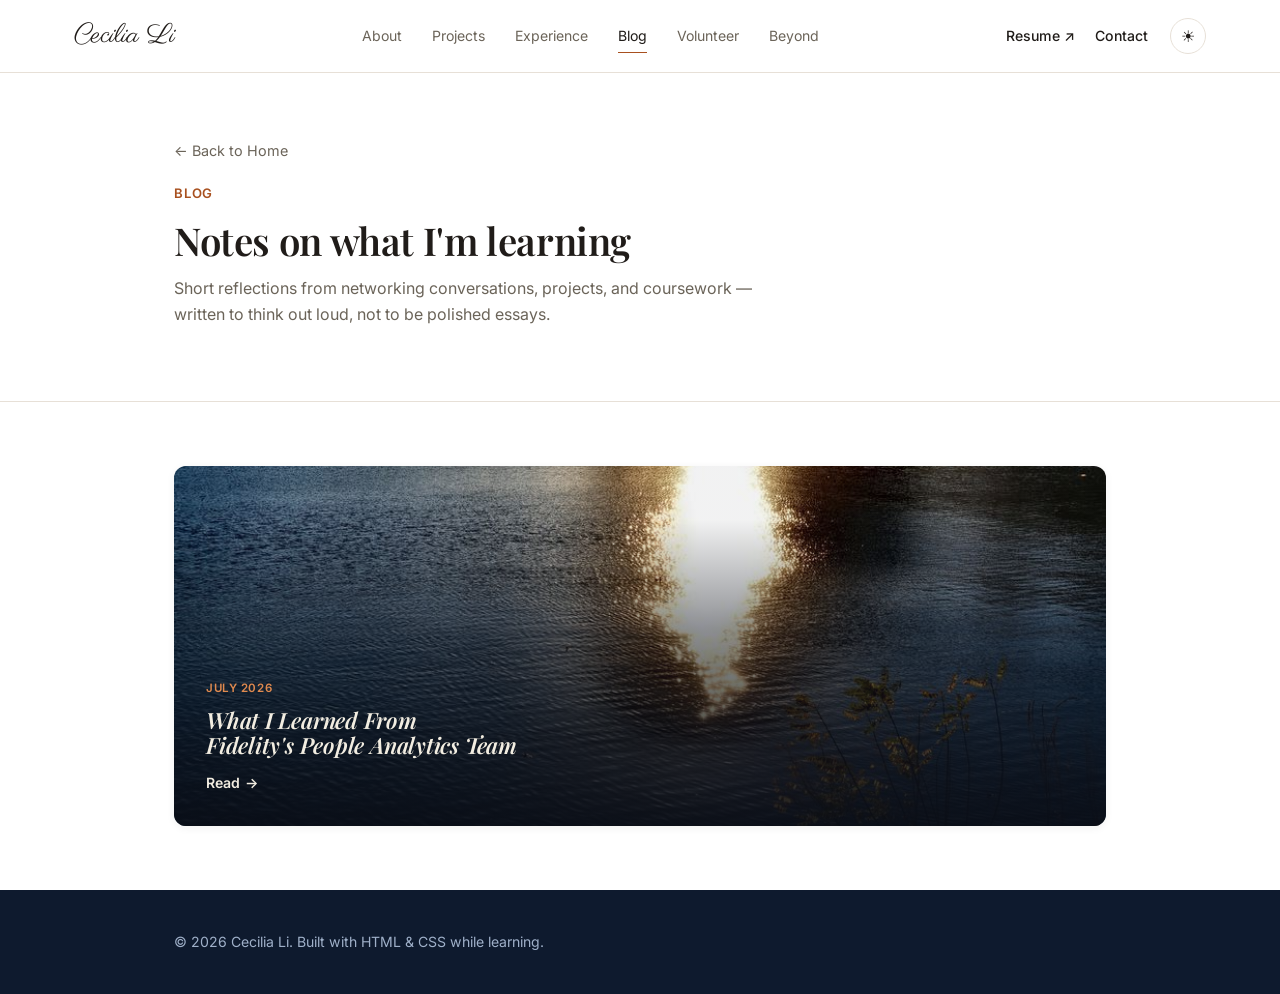
==== blog.html @ 4f4bef7c "first commit" ====
<!DOCTYPE html>
<html lang="en">
<head>
  <meta charset="UTF-8" />
  <meta name="viewport" content="width=device-width, initial-scale=1.0" />
  <title>Blog — Cecilia Li</title>
  <link rel="stylesheet" href="style.css" />
</head>
<body>

  <a class="skip-link" href="#main">Skip to content</a>

  <div class="loader" aria-hidden="true"><span class="loader-mark">CL</span></div>
  <div class="scroll-progress" aria-hidden="true"><div class="scroll-progress-bar"></div></div>

  <nav aria-label="Primary">
    <div class="nav-inner">
      <a href="index.html" class="nav-logo signature">Cecilia Li</a>
      <div class="nav-center">
        <ul class="nav-links" id="navLinks">
          <li><a href="index.html#about">About</a></li>
          <li><a href="index.html#projects">Projects</a></li>
          <li><a href="index.html#experience">Experience</a></li>
          <li><a href="blog.html" class="active">Blog</a></li>
          <li><a href="index.html#volunteer">Volunteer</a></li>
          <li><a href="index.html#beyond">Beyond</a></li>
          <li class="nav-links-mobile-only"><a href="index.html#resume">Resume ↗</a></li>
          <li class="nav-links-mobile-only"><a href="index.html#contact">Contact</a></li>
        </ul>
      </div>
      <div class="nav-right">
        <div class="nav-cta">
          <a href="index.html#resume">Resume ↗</a>
          <a href="index.html#contact">Contact</a>
        </div>
        <button class="theme-toggle" aria-pressed="false" aria-label="Toggle dark mode">
          <span class="icon-sun" aria-hidden="true">☀</span>
          <span class="icon-moon" aria-hidden="true">☾</span>
        </button>
        <button class="nav-toggle" aria-label="Toggle navigation menu" aria-expanded="false" aria-controls="navLinks">
          <span></span><span></span><span></span>
        </button>
      </div>
    </div>
  </nav>

  <header class="page-header">
    <div class="container">
      <a href="index.html#blog" class="back-link">← Back to Home</a>
      <p class="eyebrow">Blog</p>
      <h1>Notes on what I'm learning</h1>
      <p class="section-subtitle">
        Short reflections from networking conversations, projects, and
        coursework — written to think out loud, not to be polished essays.
      </p>
    </div>
  </header>

  <hr class="divider" />

  <main id="main">
  <section class="section">
    <div class="container">
      <!-- To add a new post: duplicate fidelity-hr-analytics.html, rename it, edit the
           content, then copy one of these <a class="card"> blocks below and
           point it at your new file. See GETTING-STARTED.md, Step 6. -->
      <div class="card-grid">
        <a href="fidelity-hr-analytics.html" class="blog-card reveal">
          <div class="blog-card-bg" style="background-image: url('assets/photo-5.jpg');" role="img" aria-label="Sunlight reflecting on open water"></div>
          <div class="blog-card-scrim"></div>
          <div class="blog-card-content">
            <p class="card-tag">July 2026</p>
            <h3>What I Learned From<br />Fidelity's People Analytics Team</h3>
            <span class="card-link">Read <span class="arrow">→</span></span>
          </div>
        </a>
      </div>
    </div>
  </section>
  </main>

  <footer>
    <div class="container">
      <p>&copy; 2026 Cecilia Li. Built with HTML &amp; CSS while learning.</p>
    </div>
  </footer>

  <script src="site.js"></script>
</body>
</html>
---- style.css ----
/* ============================================================
   Cecilia Li — Personal Site Stylesheet
   ------------------------------------------------------------
   Light/dark themeable, clean, professional. Organized in numbered
   sections — search for "===== N." headers to jump around. Comments
   explain the CSS concept each section demonstrates, since this is
   also meant to be readable while you're learning.
   ============================================================ */

/* ===== 1. Fonts =====
   Editorial pairing: Playfair Display for every heading (elegant,
   magazine-style serif with real personality), Inter for body copy
   (clean, easy to read at length), and Parisienne reserved only for
   the "Cecilia Li" signature mark — never used for anything else, so
   it stays special. */
@import url('https://fonts.googleapis.com/css2?family=Playfair+Display:ital,wght@0,500;0,600;0,700;0,800;0,900;1,500;1,600&family=Parisienne&family=Inter:wght@400;500;600&display=swap');

/* ===== 2. CSS Variables =====
   Light theme is the default (:root). [data-theme="dark"] on <html>
   (toggled by site.js) overrides the same variable names, which is
   why nothing else in this file needs an "if dark mode" branch —
   every rule below just reads var(--bg), var(--text-primary), etc.,
   and gets whichever theme is active automatically. */
:root {
  --bg: #ffffff;
  --bg-alt: #f7f4f0;
  --text-primary: #201c19;
  --text-muted: #6b6459;
  --accent: #a8501f;         /* darkened from the original terracotta to clear 4.5:1 contrast on white (AA for body text) */
  --accent-soft: #fbede1;
  --accent-2: #8a5a2b;
  --border: #e7e0d7;
  --max-width: 980px;
  --radius: 12px;
  --radius-sm: 8px;

  /* spacing scale — used by the newer sections below so spacing stays
     consistent instead of every component inventing its own numbers */
  --space-1: 4px;
  --space-2: 8px;
  --space-3: 16px;
  --space-4: 24px;
  --space-5: 32px;
  --space-6: 48px;
  --space-7: 64px;
  --space-8: 96px;

  --shadow-sm: 0 2px 8px rgba(32, 28, 25, 0.06);
  --shadow-md: 0 14px 32px rgba(32, 28, 25, 0.12);
  --shadow-lg: 0 24px 48px rgba(32, 28, 25, 0.16);

  --ease: cubic-bezier(0.4, 0, 0.2, 1);

  /* dark "masthead" palette — the hero uses this regardless of the
     site-wide light/dark toggle, since it's a photo backdrop rather
     than plain text-on-background */
  --hero-bg: #17130f;
  --hero-bg-2: #221c16;
  --hero-text: #f1e6d8;
  --hero-text-muted: #c9baa6;
  /* the hero's own accent, kept separate from --accent — --accent gets
     darkened for AA contrast on a *light* background, which would be too
     dim against the hero's dark photo backdrop, so the hero uses this
     brighter version instead (verified 6.9:1+ against --hero-bg) */
  --hero-accent: #e08a4f;

  /* editorial color rhythm — a few sections break from the plain
     light/dark theme entirely to create depth as you scroll, per the
     "white / light gray / deep navy / white / warm beige / dark
     footer" sequence. These are fixed values (not theme-swapped)
     since they're meant to read as deliberate, cinematic beats
     regardless of the light/dark toggle. */
  --navy-bg: #0e1a2e;
  --navy-bg-2: #16263f;
  --navy-text: #f2ede1;
  --navy-text-muted: #9fb0c9;
  --beige-bg: #f4ead9;
  --beige-border: #e6d7bd;
  /* fixed dark text for the beige sections — --text-primary/--text-muted
     flip to light colors in dark mode, which would be unreadable on a
     background that (intentionally) never changes, so beige sections
     pin their direct text to these instead */
  --beige-text: #201c19;
  --beige-text-muted: #6b6459;
}

[data-theme="dark"] {
  --bg: #15120e;
  --bg-alt: #1d1812;
  --text-primary: #f2e9dd;
  --text-muted: #ab9d8c;
  --accent: #e08a4f;
  --accent-soft: rgba(224, 138, 79, 0.14);
  --accent-2: #d9a066;
  --border: #332a20;
  --shadow-sm: 0 2px 10px rgba(0, 0, 0, 0.3);
  --shadow-md: 0 14px 32px rgba(0, 0, 0, 0.4);
  --shadow-lg: 0 24px 56px rgba(0, 0, 0, 0.5);
}

/* ===== 3. Reset ===== */
* {
  margin: 0;
  padding: 0;
  box-sizing: border-box;
}

html {
  scroll-behavior: smooth;
  scroll-padding-top: 76px;
}

body {
  background: var(--bg);
  color: var(--text-primary);
  font-family: 'Inter', -apple-system, sans-serif;
  line-height: 1.65;
  transition: background-color 0.3s var(--ease), color 0.3s var(--ease);
}

h1, h2, h3 {
  font-family: 'Playfair Display', Georgia, serif;
  font-weight: 600;
  line-height: 1.15;
  color: var(--text-primary);
  letter-spacing: -0.01em;
}

/* The signature mark — reserved exclusively for "Cecilia Li" as a
   personal brand element (nav logo, hero name, footer). Never used
   for body headings, so it stays a distinct, recognizable mark
   rather than just another font choice. */
.signature {
  font-family: 'Parisienne', cursive;
  font-weight: 400;
  line-height: 1;
}

a {
  color: inherit;
  text-decoration: none;
}

img {
  max-width: 100%;
  display: block;
}

ul {
  list-style: none;
}

/* Respect users who've asked their OS to minimize motion — this
   overrides every transition/animation on the site down to
   near-instant, which matters more than any visual flourish. */
@media (prefers-reduced-motion: reduce) {
  *, *::before, *::after {
    animation-duration: 0.001ms !important;
    animation-iteration-count: 1 !important;
    transition-duration: 0.001ms !important;
    scroll-behavior: auto !important;
  }
}

/* ===== 4. Accessibility: focus states =====
   Browsers only show :focus-visible (not :focus) when the user is
   actually navigating by keyboard, so mouse clicks don't get a ring
   but Tab-ing through the page does. */
:focus-visible {
  outline: 2px solid var(--accent);
  outline-offset: 3px;
  border-radius: 4px;
}

a.skip-link {
  position: absolute;
  left: -9999px;
  top: 0;
  background: var(--accent);
  color: #fff;
  padding: 10px 18px;
  border-radius: 0 0 8px 0;
  z-index: 200;
  font-size: 0.9rem;
  font-weight: 600;
}

a.skip-link:focus {
  left: 0;
}

/* ===== 5. Layout container ===== */
.container {
  max-width: var(--max-width);
  margin: 0 auto;
  padding: 0 24px;
}

/* ===== 6. Loading screen =====
   Real HTML present on page load (not JS-injected), so it shows
   instantly with no flash of unstyled content. site.js adds
   .loader-hidden once the page is ready. */
.loader {
  position: fixed;
  inset: 0;
  z-index: 500;
  background: var(--hero-bg);
  display: flex;
  align-items: center;
  justify-content: center;
  transition: opacity 0.45s var(--ease), visibility 0.45s var(--ease);
}

.loader-mark {
  font-family: 'Parisienne', cursive;
  font-weight: 400;
  font-size: 2.6rem;
  color: var(--hero-text);
  animation: loaderPulse 0.6s var(--ease) forwards;
}

.loader-hidden {
  opacity: 0;
  visibility: hidden;
  pointer-events: none;
}

@keyframes loaderPulse {
  from { opacity: 0; transform: scale(0.88); }
  to { opacity: 1; transform: scale(1); }
}

/* ===== 7. Scroll progress bar ===== */
.scroll-progress {
  position: fixed;
  top: 0;
  left: 0;
  width: 100%;
  height: 3px;
  z-index: 60;
  background: transparent;
  pointer-events: none;
}

.scroll-progress-bar {
  height: 100%;
  width: 0%;
  background: linear-gradient(90deg, var(--accent), var(--accent-2));
}

/* ===== 8. Nav bar ===== */
nav {
  position: sticky;
  top: 0;
  z-index: 40;
  background: var(--bg); /* fallback for browsers without color-mix() */
  background: color-mix(in srgb, var(--bg) 88%, transparent);
  backdrop-filter: blur(8px);
  border-bottom: 1px solid var(--border);
  transition: background-color 0.3s var(--ease), border-color 0.3s var(--ease);
}

.nav-inner {
  max-width: 1180px;
  margin: 0 auto;
  padding: 18px 24px;
  display: flex;
  align-items: center;
  justify-content: space-between;
  gap: 24px;
}

.nav-logo {
  font-family: 'Parisienne', cursive;
  font-weight: 400;
  font-size: 1.7rem;
  color: var(--text-primary);
  flex-shrink: 0;
  transition: color 0.2s var(--ease);
}

.nav-logo:hover {
  color: var(--accent);
}

.nav-center {
  display: flex;
  flex: 1;
  justify-content: center;
}

.nav-right {
  display: flex;
  align-items: center;
  gap: 22px;
}

/* Plain text nav — no pills, no borders. A thin underline grows in
   from the left on hover/active via a ::after pseudo-element instead
   of background-color, which reads as far more editorial. */
.nav-links {
  display: flex;
  flex-wrap: wrap;
  justify-content: center;
  gap: 30px;
  font-size: 0.88rem;
  color: var(--text-muted);
}

.nav-links a {
  position: relative;
  display: inline-block;
  padding: 4px 0;
  color: var(--text-muted);
  transition: color 0.25s var(--ease);
}

.nav-links a::after {
  content: "";
  position: absolute;
  left: 0;
  bottom: -1px;
  width: 100%;
  height: 1px;
  background: var(--accent);
  transform: scaleX(0);
  transform-origin: right;
  transition: transform 0.35s var(--ease);
}

.nav-links a:hover,
.nav-links a.active {
  color: var(--text-primary);
}

.nav-links a:hover::after,
.nav-links a.active::after {
  transform: scaleX(1);
  transform-origin: left;
}

.nav-cta {
  display: flex;
  align-items: center;
  gap: 20px;
  font-size: 0.88rem;
}

.nav-cta a {
  position: relative;
  color: var(--text-primary);
  font-weight: 500;
  padding: 4px 0;
}

.nav-cta a::after {
  content: "";
  position: absolute;
  left: 0;
  bottom: -1px;
  width: 100%;
  height: 1px;
  background: var(--accent);
  transform: scaleX(0);
  transform-origin: right;
  transition: transform 0.35s var(--ease);
}

.nav-cta a:hover::after {
  transform: scaleX(1);
  transform-origin: left;
}

/* theme toggle button — a simple circular icon button */
.theme-toggle {
  width: 36px;
  height: 36px;
  border-radius: 50%;
  border: 1px solid var(--border);
  background: var(--bg);
  color: var(--text-primary);
  display: flex;
  align-items: center;
  justify-content: center;
  font-size: 1rem;
  cursor: pointer;
  transition: transform 0.18s var(--ease), border-color 0.18s var(--ease), background 0.18s var(--ease);
  flex-shrink: 0;
}

.theme-toggle:hover {
  border-color: var(--accent);
  transform: scale(1.08) rotate(-8deg);
}

.theme-toggle:active {
  transform: scale(0.94);
}

.theme-toggle .icon-moon { display: none; }
[data-theme="dark"] .theme-toggle .icon-sun { display: none; }
[data-theme="dark"] .theme-toggle .icon-moon { display: inline; }

/* mobile hamburger — hidden on desktop, shown under the breakpoint below */
.nav-toggle {
  display: none;
  width: 36px;
  height: 36px;
  border-radius: 50%;
  border: 1px solid var(--border);
  background: var(--bg);
  align-items: center;
  justify-content: center;
  flex-direction: column;
  gap: 4px;
  cursor: pointer;
  flex-shrink: 0;
}

.nav-toggle span {
  display: block;
  width: 16px;
  height: 2px;
  background: var(--text-primary);
  border-radius: 2px;
  transition: transform 0.2s var(--ease), opacity 0.2s var(--ease);
}

/* ===== 9. Hero section =====
   Full-screen (100vh) cinematic opener — a real photo, not a resume
   header. The background photo is oversized (120% height, offset up)
   so site.js can translate it a few percent on scroll for a subtle
   parallax effect without ever exposing an edge. The scrim is two
   overlapping gradients: one that darkens toward the bottom edge (so
   it settles into --hero-bg instead of ending on a hard photo edge),
   and one that darkens toward the left (where the text sits) while
   staying lighter on the right so the photo itself still reads. */
.hero {
  position: relative;
  overflow: hidden;
  color: var(--hero-text);
  isolation: isolate;
  min-height: 100vh;
  min-height: 100svh;
  display: flex;
  align-items: center;
}

.hero-bg-photo {
  position: absolute;
  top: -15%;
  left: 0;
  right: 0;
  height: 130%;
  background-image: url('assets/photo-8.jpg');
  background-size: cover;
  background-position: center 60%;
  z-index: 0;
  will-change: transform;
}

.hero-scrim {
  position: absolute;
  inset: 0;
  z-index: 1;
  background:
    linear-gradient(180deg, rgba(14, 20, 30, 0.35) 0%, rgba(10, 15, 24, 0.55) 62%, rgba(8, 12, 20, 0.92) 100%),
    linear-gradient(100deg, rgba(9, 13, 22, 0.82) 0%, rgba(9, 13, 22, 0.42) 42%, rgba(9, 13, 22, 0.1) 72%);
}

.hero .eyebrow {
  color: var(--hero-accent);
}

.hero-content {
  position: relative;
  z-index: 2;
  padding: 140px 0 100px;
}

.eyebrow {
  font-size: 0.82rem;
  letter-spacing: 0.06em;
  text-transform: uppercase;
  color: var(--accent);
  margin-bottom: 14px;
  font-weight: 600;
}

/* The big editorial headline — "Psychology. / Economics. / Analytics."
   stacked, each line its own reveal so they cascade in with a small
   stagger (see .reveal-d1/d2/d3 in the hero markup). */
.hero-headline {
  font-family: 'Playfair Display', Georgia, serif;
  font-weight: 600;
  font-style: italic;
  font-size: clamp(2.6rem, 7.5vw, 5.6rem);
  line-height: 1.04;
  letter-spacing: -0.01em;
  color: var(--hero-text);
  margin-bottom: 8px;
}

.hero-headline-word {
  display: block;
}

/* The signature mark — "Cecilia Li" in script, revealed with a
   left-to-right clip-path wipe (site.js adds .signature-write once
   the loader hides) so it reads like it's being written by hand. */
.hero-signature-name {
  font-size: clamp(2.8rem, 8vw, 5.2rem);
  color: var(--hero-accent);
  margin: 6px 0 28px;
  clip-path: inset(0 100% 0 0);
  transition: clip-path 1.5s cubic-bezier(0.65, 0, 0.35, 1) 0.3s;
}

.hero-signature-name.signature-write {
  clip-path: inset(0 0 0 0);
}

.hero-content .intro {
  color: var(--hero-text-muted);
  max-width: 54ch;
  font-size: 1.08rem;
  margin-bottom: 12px;
}

.meta-line {
  color: var(--hero-text-muted);
  font-size: 0.9rem;
  margin-bottom: 26px;
}

.hero .btn {
  color: var(--hero-text);
  border-color: rgba(241, 230, 216, 0.3);
}

.hero .btn:hover {
  background: rgba(241, 230, 216, 0.1);
  border-color: var(--accent);
}

.hero .btn-primary {
  background: var(--accent);
  border-color: var(--accent);
  color: #ffffff;
}

.hero .btn-primary:hover {
  background: #a14f24;
  border-color: #a14f24;
}

/* A small breathing scroll cue at the bottom center — a thin line
   that gently pulses downward, inviting the first scroll. */
.hero-scroll-cue {
  position: absolute;
  bottom: 32px;
  left: 50%;
  transform: translateX(-50%);
  z-index: 2;
  width: 1px;
  height: 46px;
  overflow: hidden;
}

.hero-scroll-cue span {
  display: block;
  width: 1px;
  height: 100%;
  background: var(--hero-text-muted);
  animation: scrollCue 2.2s var(--ease) infinite;
}

@keyframes scrollCue {
  0% { transform: translateY(-100%); }
  60%, 100% { transform: translateY(100%); }
}

/* ===== 10. Buttons ===== */
.link-row {
  display: flex;
  flex-wrap: wrap;
  gap: 12px;
}

.btn {
  display: inline-flex;
  align-items: center;
  gap: 8px;
  padding: 10px 20px;
  border-radius: var(--radius-sm);
  font-size: 0.92rem;
  font-weight: 500;
  border: 1px solid var(--border);
  color: var(--text-primary);
  cursor: pointer;
  transition: transform 0.18s var(--ease), border-color 0.18s var(--ease),
    background 0.18s var(--ease), box-shadow 0.18s var(--ease);
}

.btn:hover {
  border-color: var(--accent);
  background: var(--accent-soft);
  transform: translateY(-2px) scale(1.03);
  box-shadow: var(--shadow-sm);
}

.btn:active {
  transform: translateY(0) scale(0.97);
}

.btn-primary {
  background: var(--accent);
  color: #ffffff;
  border: 1px solid var(--accent);
  font-weight: 600;
}

.btn-primary:hover {
  filter: brightness(0.92);
}

/* ===== 11. Section headings ===== */
.section {
  padding: var(--space-7) 0;
  position: relative;
}

.section-title {
  font-size: clamp(1.5rem, 3vw, 1.9rem);
  margin-bottom: 10px;
}

.section-subtitle {
  color: var(--text-muted);
  margin-bottom: var(--space-6);
  max-width: 62ch;
}

.section-alt {
  background: var(--bg-alt);
}

/* ===== 11b. Color rhythm =====
   Two extra beats layered into the white/light-gray alternation
   (.section-alt) so the page has real depth while scrolling instead
   of feeling flat: a deep navy break (used for Projects and Blog, to
   make cards and cover images pop) and a warm beige break (used for
   Volunteer and Resume, for a softer, more human feel). Fixed colors,
   not theme-swapped — these are meant to read the same regardless of
   the light/dark toggle. */
.section-navy {
  background: var(--navy-bg);
}

.section-navy .section-title {
  color: var(--navy-text);
}

.section-navy .section-subtitle,
.section-navy .muted-note {
  color: var(--navy-text-muted);
}

.section-beige {
  background: var(--beige-bg);
}

.section-beige .section-title {
  color: var(--beige-text);
}

.section-beige .section-subtitle,
.section-beige .muted-note,
.section-beige .resume-fallback {
  color: var(--beige-text-muted);
}

.muted-note {
  color: var(--text-muted);
  font-size: 0.9rem;
  margin-top: 24px;
}

/* ===== 12. Decorative background shapes =====
   Soft, blurred, low-opacity circles used behind a couple of
   sections for texture. They're pure CSS (no images), sit at
   z-index -1 or 0 with pointer-events: none, and every section that
   uses one needs position: relative + its content wrapped so the
   content's own z-index sits above it. */
.bg-decor {
  position: absolute;
  border-radius: 50%;
  filter: blur(70px);
  pointer-events: none;
  z-index: 0;
  opacity: 0.5;
}

[data-theme="dark"] .bg-decor {
  opacity: 0.25;
}

.section > .container {
  position: relative;
  z-index: 1;
}

/* ===== 13. Reveal-on-scroll =====
   Starts hidden + shifted down; site.js adds .in-view via
   IntersectionObserver the first time each element scrolls into
   view, which triggers this transition. */
.reveal {
  opacity: 0;
  transform: translateY(34px);
  transition: opacity 0.8s var(--ease), transform 0.8s var(--ease);
}

.reveal.in-view {
  opacity: 1;
  transform: none;
}

.reveal-d1 { transition-delay: 0.08s; }
.reveal-d2 { transition-delay: 0.16s; }
.reveal-d3 { transition-delay: 0.24s; }
.reveal-d4 { transition-delay: 0.32s; }

/* ===== 14. Stats section ===== */
.stats-grid {
  display: grid;
  grid-template-columns: repeat(auto-fit, minmax(160px, 1fr));
  gap: var(--space-5);
}

.stat-block {
  text-align: center;
  padding: var(--space-4) var(--space-2);
  border-radius: var(--radius);
  border: 1px solid var(--border);
  background: var(--bg);
  transition: transform 0.22s var(--ease), box-shadow 0.22s var(--ease), border-color 0.22s var(--ease);
}

.stat-block:hover {
  transform: translateY(-3px);
  box-shadow: var(--shadow-sm);
  border-color: var(--accent);
}

.stat-number {
  display: block;
  font-family: 'Playfair Display', Georgia, serif;
  font-weight: 700;
  font-size: clamp(1.9rem, 4.5vw, 2.6rem);
  color: var(--accent);
}

.stat-label {
  display: block;
  color: var(--text-muted);
  font-size: 0.85rem;
  margin-top: 6px;
}

/* ===== 15. About section (two-column) ===== */
.about-grid {
  display: grid;
  grid-template-columns: 0.85fr 1.15fr;
  gap: var(--space-6);
  align-items: center;
}

.about-photo-frame {
  border-radius: var(--radius);
  overflow: hidden;
  aspect-ratio: 4 / 5;
  background: var(--bg-alt);
  border: 1px solid var(--border);
  box-shadow: var(--shadow-sm);
}

.about-photo-frame img {
  width: 100%;
  height: 100%;
  object-fit: cover;
  transition: transform 0.5s var(--ease);
}

.about-photo-frame:hover img {
  transform: scale(1.04);
}

.about-copy p {
  color: var(--text-muted);
  max-width: 62ch;
  margin-bottom: 14px;
}

.about-meta-line {
  color: var(--text-muted);
  font-size: 0.9rem;
  margin-top: 18px;
}

/* ===== 16. Card grid (projects / blog) ===== */
.card-grid {
  display: grid;
  grid-template-columns: repeat(auto-fit, minmax(260px, 1fr));
  gap: var(--space-4);
}

.card {
  background: var(--bg);
  border: 1px solid var(--border);
  border-radius: var(--radius);
  padding: var(--space-5);
  transition: box-shadow 0.22s var(--ease), transform 0.22s var(--ease), border-color 0.22s var(--ease);
  display: flex;
  flex-direction: column;
}

.card:hover {
  box-shadow: var(--shadow-md);
  transform: translateY(-4px) scale(1.015);
  border-color: var(--accent);
}

.card:active {
  transform: translateY(-1px) scale(1);
}

.card-tag {
  font-size: 0.72rem;
  letter-spacing: 0.05em;
  text-transform: uppercase;
  color: var(--accent);
  margin-bottom: 10px;
  font-weight: 600;
}

.card h3 {
  font-size: 1.15rem;
  margin-bottom: 10px;
}

.card p {
  color: var(--text-muted);
  font-size: 0.95rem;
}

.card-outcome {
  margin-top: 14px;
  padding: 10px 14px;
  background: var(--accent-soft);
  border-radius: var(--radius-sm);
  color: var(--accent);
  font-size: 0.85rem;
  font-weight: 600;
}

.card-link {
  display: inline-flex;
  align-items: center;
  gap: 5px;
  margin-top: auto;
  padding-top: 14px;
  font-size: 0.88rem;
  font-weight: 600;
  color: var(--accent);
}

.card-link .arrow {
  transition: transform 0.2s var(--ease);
  display: inline-block;
}

.card:hover .card-link .arrow {
  transform: translateX(4px);
}

.tag-row {
  display: flex;
  flex-wrap: wrap;
  gap: 6px;
  margin: 12px 0;
}

.tag {
  font-size: 0.78rem;
  background: var(--accent-soft);
  color: var(--accent);
  padding: 4px 10px;
  border-radius: 999px;
  font-weight: 500;
}

/* ===== 16b. Blog cards =====
   A cover photo with the title set directly over a dark scrim,
   instead of a plain text card — same full-bleed-photo technique as
   the Volunteer and Beyond sections. Hover: the photo zooms slightly,
   the scrim deepens, and the "Read →" arrow nudges right — the three
   effects the brief asked for (zoom / fade / overlay) in one card. */
.blog-card {
  position: relative;
  display: block;
  min-height: 360px;
  border-radius: var(--radius);
  overflow: hidden;
  isolation: isolate;
  box-shadow: var(--shadow-sm);
  transition: box-shadow 0.3s var(--ease), transform 0.3s var(--ease);
}

.blog-card:hover {
  box-shadow: var(--shadow-lg);
  transform: translateY(-4px);
}

.blog-card-bg {
  position: absolute;
  inset: 0;
  background-size: cover;
  background-position: center;
  transition: transform 0.6s var(--ease);
}

.blog-card:hover .blog-card-bg {
  transform: scale(1.08);
}

.blog-card-scrim {
  position: absolute;
  inset: 0;
  background: linear-gradient(0deg, rgba(9, 13, 22, 0.92) 0%, rgba(9, 13, 22, 0.45) 55%, rgba(9, 13, 22, 0.05) 85%);
  transition: background 0.3s var(--ease);
}

.blog-card:hover .blog-card-scrim {
  background: linear-gradient(0deg, rgba(9, 13, 22, 0.96) 0%, rgba(9, 13, 22, 0.6) 55%, rgba(9, 13, 22, 0.15) 85%);
}

.blog-card-content {
  position: relative;
  z-index: 2;
  display: flex;
  flex-direction: column;
  justify-content: flex-end;
  height: 100%;
  padding: var(--space-5);
  color: var(--navy-text);
}

.blog-card-content .card-tag {
  color: var(--hero-accent);
}

.blog-card-content h3 {
  font-size: 1.4rem;
  font-style: italic;
  color: var(--navy-text);
  margin-bottom: 12px;
}

.blog-card-content .card-link {
  color: var(--navy-text);
  margin-top: 0;
  padding-top: 0;
}

/* ===== 17. Project / detail page blocks ===== */
.detail-block {
  margin-bottom: 40px;
}

.detail-block h2 {
  font-size: 1.3rem;
  margin-bottom: 14px;
  padding-bottom: 10px;
  border-bottom: 1px solid var(--border);
}

.detail-block p, .detail-block li {
  color: var(--text-muted);
  font-size: 1rem;
}

.detail-block ul {
  padding-left: 4px;
  margin-top: 10px;
}

.detail-block li {
  margin-bottom: 8px;
  padding-left: 18px;
  position: relative;
}

.detail-block li::before {
  content: "\2013";
  position: absolute;
  left: 0;
  color: var(--accent);
}

/* ===== 17b. Blog post reading typography =====
   Your edits (centered column, serif body text, taller line-height) —
   scoped to .blog-article so they only apply to blog posts, not the
   project case studies, which also reuse .detail-block and read better
   in the sans-serif at full container width. Add class="blog-article"
   to a post's <section> to opt in (see fidelity-hr-analytics.html). */
.blog-article .detail-block {
  max-width: 700px;
  margin: 0 auto 40px;
}

.blog-article .detail-block p,
.blog-article .detail-block li {
  line-height: 1.8;
  font-family: Georgia, 'Times New Roman', serif;
}

.blog-article .detail-block p {
  margin-bottom: 1.5rem;
}

.stat-row {
  display: flex;
  flex-wrap: wrap;
  gap: 18px;
  margin-top: 16px;
}

.stat {
  background: var(--bg-alt);
  border: 1px solid var(--border);
  border-radius: var(--radius);
  padding: 16px 20px;
  min-width: 140px;
}

.stat .value {
  font-family: 'Playfair Display', Georgia, serif;
  font-size: 1.4rem;
  font-weight: 700;
  color: var(--accent);
}

.stat .label {
  color: var(--text-muted);
  font-size: 0.8rem;
  margin-top: 4px;
}

/* simple illustrative bar chart used on the wage-inequality page —
   built entirely from divs, no chart library needed */
.bar-chart {
  margin-top: 16px;
  display: flex;
  flex-direction: column;
  gap: 10px;
}

.bar-chart-row {
  display: grid;
  grid-template-columns: 140px 1fr 48px;
  align-items: center;
  gap: 10px;
  font-size: 0.85rem;
}

.bar-chart-track {
  height: 10px;
  background: var(--bg-alt);
  border-radius: 999px;
  overflow: hidden;
  border: 1px solid var(--border);
}

.bar-chart-fill {
  height: 100%;
  background: linear-gradient(90deg, var(--accent), var(--accent-2));
  border-radius: 999px;
}

.chart-caption {
  color: var(--text-muted);
  font-size: 0.8rem;
  margin-top: 10px;
  font-style: italic;
}

/* ===== 18. Experience cards ===== */
.exp-card {
  background: var(--bg);
  border: 1px solid var(--border);
  border-radius: var(--radius);
  padding: var(--space-5);
  margin-bottom: 20px;
  transition: box-shadow 0.22s var(--ease), transform 0.22s var(--ease), border-color 0.22s var(--ease);
}

.exp-card:hover {
  box-shadow: var(--shadow-md);
  transform: translateY(-3px) scale(1.01);
  border-color: var(--accent);
}

.exp-header {
  display: flex;
  flex-wrap: wrap;
  justify-content: space-between;
  align-items: baseline;
  gap: 8px;
  margin-bottom: 6px;
}

.exp-role {
  font-size: 1.1rem;
  font-weight: 600;
  font-family: 'Playfair Display', Georgia, serif;
}

.exp-dates {
  color: var(--text-muted);
  font-size: 0.85rem;
  white-space: nowrap;
}

.exp-org {
  color: var(--accent);
  font-size: 0.92rem;
  font-weight: 500;
  margin-bottom: 14px;
}

.exp-card ul {
  padding-left: 4px;
}

.exp-card li {
  color: var(--text-muted);
  font-size: 0.95rem;
  margin-bottom: 8px;
  padding-left: 18px;
  position: relative;
}

.exp-card li::before {
  content: "\2013";
  position: absolute;
  left: 0;
  color: var(--accent);
}

/* ===== 19. Timeline ===== */
.timeline {
  position: relative;
  margin-top: 8px;
  padding-left: 34px;
}

.timeline::before {
  content: "";
  position: absolute;
  left: 7px;
  top: 6px;
  bottom: 6px;
  width: 2px;
  background: var(--border);
}

.timeline-item {
  position: relative;
  padding-bottom: var(--space-5);
}

.timeline-item:last-child {
  padding-bottom: 0;
}

.timeline-item::before {
  content: "";
  position: absolute;
  left: -34px;
  top: 4px;
  width: 14px;
  height: 14px;
  border-radius: 50%;
  background: var(--accent);
  border: 3px solid var(--bg);
  box-shadow: 0 0 0 2px var(--border);
  transition: box-shadow 0.2s var(--ease);
}

.timeline-item:hover::before {
  box-shadow: 0 0 0 2px var(--accent);
}

.timeline-year {
  font-family: 'Playfair Display', Georgia, serif;
  font-weight: 700;
  color: var(--accent);
  font-size: 0.82rem;
  letter-spacing: 0.04em;
  margin-bottom: 4px;
}

.timeline-title {
  font-weight: 600;
  margin-bottom: 2px;
}

.timeline-desc {
  color: var(--text-muted);
  font-size: 0.92rem;
}

/* ===== 19b. Media placeholder =====
   A reusable "drop your photo here" box — used for Volunteer photos and
   the Photography grid until real images are added. Swap the parent
   element's contents for an <img> and these rules mostly still apply
   (aspect-ratio + border-radius carry over nicely to a real photo). */
.media-placeholder {
  border-radius: var(--radius);
  background: var(--accent-soft);
  border: 1.5px dashed var(--accent);
  display: flex;
  align-items: center;
  justify-content: center;
  text-align: center;
  padding: 16px;
  color: var(--accent);
  font-weight: 600;
  font-size: 0.82rem;
  line-height: 1.5;
}

.media-placeholder.small {
  aspect-ratio: 1 / 1;
  font-size: 0.7rem;
  padding: 8px;
}

/* A real photo dropped into the same slot a .media-placeholder used to
   occupy — same rounded corners, plus the gentle hover-zoom already
   used on the Photography grid so it feels consistent. */
.media-photo {
  border-radius: var(--radius);
  overflow: hidden;
}

.media-photo img {
  width: 100%;
  height: 100%;
  object-fit: cover;
  transition: transform 0.4s var(--ease);
}

.media-photo:hover img {
  transform: scale(1.05);
}

/* ===== 19c. Word-reveal animation =====
   Used on the Volunteer titles — site.js splits the text into one
   <span class="word"> per word, each starting hidden; when the parent
   gets .in-view (same trigger as .reveal), the words fade/slide in with
   a small stagger already set per-word via inline transition-delay. */
.word-reveal .word {
  display: inline-block;
  opacity: 0;
  transform: translateY(10px);
  transition: opacity 0.5s var(--ease), transform 0.5s var(--ease);
}

.word-reveal.in-view .word {
  opacity: 1;
  transform: none;
}

/* ===== 19d. Volunteer section =====
   Each entry is a photo used as a full-bleed background with a dark
   gradient scrim (same technique as the hero) instead of a boxed
   thumbnail — the text sits in the scrim's dark side. ".reverse" flips
   which side is dark by flipping the gradient angle and pushing the
   text box to the other edge with margin-left: auto. */
.volunteer-feature {
  position: relative;
  border-radius: var(--radius);
  overflow: hidden;
  min-height: 420px;
  display: flex;
  align-items: flex-end;
  margin-bottom: var(--space-6);
  box-shadow: var(--shadow-sm);
  isolation: isolate;
}

.volunteer-feature:last-child {
  margin-bottom: 0;
}

.volunteer-feature-bg {
  position: absolute;
  inset: 0;
  background-size: cover;
  background-position: center;
  transition: transform 0.6s var(--ease);
}

.volunteer-feature:hover .volunteer-feature-bg {
  transform: scale(1.04);
}

.volunteer-feature-scrim {
  position: absolute;
  inset: 0;
  background: linear-gradient(90deg, rgba(23, 19, 15, 0.9) 0%, rgba(23, 19, 15, 0.55) 42%, rgba(23, 19, 15, 0.05) 78%);
}

.volunteer-feature.reverse .volunteer-feature-scrim {
  background: linear-gradient(270deg, rgba(23, 19, 15, 0.9) 0%, rgba(23, 19, 15, 0.55) 42%, rgba(23, 19, 15, 0.05) 78%);
}

.volunteer-feature-content {
  position: relative;
  z-index: 2;
  padding: var(--space-6);
  max-width: 520px;
  color: var(--hero-text);
}

.volunteer-feature.reverse .volunteer-feature-content {
  margin-left: auto;
}

.volunteer-feature-content .card-tag {
  color: var(--hero-accent);
}

.volunteer-feature-content .exp-role {
  color: var(--hero-text);
  font-size: 1.15rem;
}

.volunteer-feature-content .exp-dates {
  color: var(--hero-text-muted);
}

.volunteer-feature-content .exp-org {
  color: var(--hero-accent);
}

.volunteer-feature-content ul {
  margin-top: 12px;
  padding-left: 4px;
}

.volunteer-feature-content li {
  color: var(--hero-text-muted);
  font-size: 0.95rem;
  margin-bottom: 8px;
  padding-left: 18px;
  position: relative;
}

.volunteer-feature-content li::before {
  content: "\2013";
  position: absolute;
  left: 0;
  color: var(--hero-accent);
}

/* Narrative prose replaces the old bullet list — a short story
   instead of a resume entry. */
.volunteer-story {
  margin-top: 12px;
  color: var(--hero-text-muted);
  font-size: 0.98rem;
  line-height: 1.7;
}

/* ===== 19d. Beyond Analytics — full-width magazine cards =====
   Music, Photography, and Travel each get their own full-bleed
   feature (edge to edge, outside .container) instead of being boxed
   into a two-column grid — much closer to a magazine spread than a
   resume section. .beyond-feature is the shared Music/Travel treatment
   (single background photo + scrim + copy); the Photography entry
   uses the taller, rotating .photo-banner instead since it's meant to
   be the most immersive of the three. */
.beyond-stack {
  display: flex;
  flex-direction: column;
  gap: 2px;
  margin-top: var(--space-6);
}

.beyond-feature {
  position: relative;
  min-height: 480px;
  display: flex;
  align-items: flex-end;
  overflow: hidden;
  isolation: isolate;
}

.beyond-feature-bg {
  position: absolute;
  inset: 0;
  background-size: cover;
  background-position: center;
  transition: transform 0.7s var(--ease);
}

.beyond-feature:hover .beyond-feature-bg {
  transform: scale(1.04);
}

.beyond-feature-scrim {
  position: absolute;
  inset: 0;
  background: linear-gradient(0deg, rgba(9, 13, 22, 0.92) 0%, rgba(9, 13, 22, 0.55) 45%, rgba(9, 13, 22, 0.15) 75%);
}

.beyond-feature-content {
  position: relative;
  z-index: 2;
  padding: var(--space-6) 24px;
  max-width: 620px;
  color: var(--navy-text);
}

.beyond-feature-content .card-tag {
  color: var(--hero-accent);
}

.beyond-feature-content h3 {
  font-size: clamp(1.5rem, 3vw, 2.1rem);
  font-style: italic;
  margin: 6px 0 12px;
  color: var(--navy-text);
}

.beyond-feature-content p {
  color: var(--navy-text-muted);
  max-width: 56ch;
}

/* ----- Photography — the rotating immersive banner ----- */
.photo-banner {
  position: relative;
  min-height: 560px;
  display: flex;
  align-items: center;
  justify-content: center;
  overflow: hidden;
  isolation: isolate;
}

.photo-banner-bg {
  position: absolute;
  inset: -8% 0;
  background-size: cover;
  background-position: center;
  opacity: 0;
  transition: opacity 1.4s var(--ease);
}

.photo-banner-bg.active {
  opacity: 1;
}

.photo-banner-scrim {
  position: absolute;
  inset: 0;
  z-index: 1;
  background: linear-gradient(180deg, rgba(14, 26, 46, 0.55) 0%, rgba(14, 26, 46, 0.72) 100%);
}

.photo-banner-content {
  position: relative;
  z-index: 2;
  text-align: center;
  color: var(--navy-text);
  padding: var(--space-6) 24px;
}

.photo-banner-content .card-tag {
  color: var(--hero-accent);
  justify-content: center;
  display: flex;
}

.photo-banner-title {
  font-size: clamp(2rem, 5vw, 3.4rem);
  font-style: italic;
  margin: 10px 0 16px;
  color: var(--navy-text);
}

.photo-banner-content p {
  color: var(--navy-text-muted);
  max-width: 52ch;
  margin: 0 auto;
}

/* ===== 20. Skills section (icons + proficiency bars) ===== */
.skills-grid {
  display: grid;
  grid-template-columns: repeat(auto-fit, minmax(260px, 1fr));
  gap: var(--space-6);
}

.skill-group h3 {
  color: var(--accent);
  margin-bottom: 18px;
  text-transform: uppercase;
  letter-spacing: 0.04em;
  font-size: 0.85rem;
}

.skill-item {
  display: flex;
  align-items: center;
  gap: 12px;
  margin-bottom: 14px;
}

.skill-item:last-child {
  margin-bottom: 0;
}

.skill-icon {
  width: 34px;
  height: 34px;
  border-radius: var(--radius-sm);
  background: var(--accent-soft);
  color: var(--accent);
  display: flex;
  align-items: center;
  justify-content: center;
  font-size: 0.68rem;
  font-weight: 700;
  flex-shrink: 0;
  letter-spacing: -0.02em;
}

.skill-info {
  flex: 1;
  min-width: 0;
}

.skill-name-row {
  display: flex;
  justify-content: space-between;
  font-size: 0.88rem;
  margin-bottom: 5px;
}

.skill-name-row span:last-child {
  color: var(--text-muted);
  font-size: 0.78rem;
}

.skill-bar {
  height: 6px;
  border-radius: 999px;
  background: var(--border);
  overflow: hidden;
}

.skill-bar-fill {
  height: 100%;
  border-radius: 999px;
  background: linear-gradient(90deg, var(--accent), var(--accent-2));
  transform: scaleX(0);
  transform-origin: left;
  transition: transform 0.9s var(--ease);
}

.reveal.in-view .skill-bar-fill {
  transform: scaleX(1);
}

/* ===== 21. Exploring chips ===== */
.exploring-row {
  display: flex;
  flex-wrap: wrap;
  gap: 10px;
}

.exploring-chip {
  font-size: 0.92rem;
  padding: 9px 18px;
  border-radius: 999px;
  background: var(--accent-soft);
  color: var(--accent);
  font-weight: 500;
  transition: transform 0.18s var(--ease), box-shadow 0.18s var(--ease);
}

.exploring-chip:hover {
  transform: translateY(-2px) scale(1.04);
  box-shadow: var(--shadow-sm);
}

/* ===== 22. Resume section ===== */
.resume-embed {
  width: 100%;
  height: 760px;
  border: 1px solid var(--border);
  border-radius: var(--radius);
  background: var(--bg-alt);
}

.resume-fallback {
  color: var(--text-muted);
  font-size: 0.9rem;
  margin-top: 10px;
}

.resume-links-note {
  color: var(--text-muted);
  font-size: 0.88rem;
  margin-top: 24px;
  max-width: 62ch;
}

.resume-links-note a {
  color: var(--accent);
  font-weight: 600;
}

/* ===== 23. Contact cards ===== */
.contact-grid {
  display: grid;
  grid-template-columns: repeat(auto-fit, minmax(200px, 1fr));
  gap: var(--space-4);
}

.contact-card {
  display: flex;
  flex-direction: column;
  gap: 12px;
  padding: var(--space-5);
  border-radius: var(--radius);
  border: 1px solid var(--border);
  background: var(--bg);
  transition: transform 0.22s var(--ease), box-shadow 0.22s var(--ease), border-color 0.22s var(--ease);
}

.contact-card:hover {
  transform: translateY(-5px) scale(1.02);
  box-shadow: var(--shadow-md);
  border-color: var(--accent);
}

.contact-card:active {
  transform: translateY(-2px) scale(1);
}

.contact-icon {
  width: 42px;
  height: 42px;
  border-radius: var(--radius-sm);
  background: var(--accent-soft);
  color: var(--accent);
  display: flex;
  align-items: center;
  justify-content: center;
  font-weight: 700;
  font-size: 0.95rem;
  transition: transform 0.25s var(--ease);
}

.contact-card:hover .contact-icon {
  transform: rotate(-8deg) scale(1.08);
}

.contact-card h3 {
  font-size: 1.02rem;
}

.contact-card p {
  color: var(--text-muted);
  font-size: 0.85rem;
}

.contact-card .card-link {
  padding-top: 0;
}

/* ===== 24. Page header (project/blog subpages) ===== */
.page-header {
  padding: 64px 0 26px;
}

.back-link {
  color: var(--text-muted);
  font-size: 0.9rem;
  margin-bottom: 20px;
  display: inline-block;
  transition: transform 0.18s var(--ease), color 0.18s var(--ease);
}

.back-link:hover {
  color: var(--accent);
  transform: translateX(-3px);
}

.page-header h1 {
  font-size: clamp(1.7rem, 3.5vw, 2.4rem);
  margin-bottom: 12px;
}

.page-header .meta {
  color: var(--text-muted);
  font-size: 0.95rem;
}

/* ===== 25. Reflection / pull-quote text ===== */
.reflection {
  border-left: 3px solid var(--accent);
  padding: 4px 0 4px 22px;
  color: var(--text-muted);
  font-style: italic;
  margin: 22px 0;
}

/* ===== 26. Footer =====
   The final beat in the color rhythm — always dark, regardless of the
   light/dark toggle, so the page ends on the same cinematic register
   it opened on in the hero. */
footer {
  background: var(--navy-bg);
  padding: 40px 0;
  color: var(--navy-text-muted);
  font-size: 0.88rem;
}

.footer-links {
  display: flex;
  gap: 18px;
  margin-top: 10px;
}

.footer-links a {
  color: var(--navy-text-muted);
  transition: color 0.18s var(--ease);
}

.footer-links a:hover {
  color: var(--hero-accent);
}

/* ===== 27. Section divider (subpages) ===== */
hr.divider {
  border: none;
  border-top: 1px solid var(--border);
  margin: 0;
}

/* ===== 28. Responsive ===== */
@media (max-width: 860px) {
  .about-grid {
    grid-template-columns: 1fr;
  }
  .about-photo-frame {
    max-width: 320px;
    margin: 0 auto;
  }
  .beyond-grid {
    grid-template-columns: 1fr;
  }
}

@media (max-width: 768px) {
  .nav-toggle {
    display: flex;
  }
  .nav-cta {
    display: none;
  }
  .nav-links {
    position: absolute;
    top: 100%;
    left: 0;
    right: 0;
    background: var(--bg);
    border-bottom: 1px solid var(--border);
    flex-direction: column;
    align-items: stretch;
    gap: 4px;
    padding: 10px 20px 16px;
    display: none;
    box-shadow: var(--shadow-md);
  }
  .nav-links.nav-links-open {
    display: flex;
  }
  .nav-links a {
    text-align: center;
  }
  .nav-links a::after {
    display: none;
  }
  .nav-links-mobile-only {
    display: list-item !important;
    border-top: 1px solid var(--border);
    margin-top: 6px;
    padding-top: 6px;
  }
}

.nav-links-mobile-only {
  display: none;
}

@media (max-width: 640px) {
  .hero-content {
    padding: 88px 0 56px;
  }
  .hero-scroll-cue {
    display: none;
  }
  .volunteer-feature {
    min-height: 320px;
  }
  .volunteer-feature-content,
  .volunteer-feature.reverse .volunteer-feature-content {
    max-width: 100%;
    margin-left: 0;
    padding: var(--space-4);
  }
  .beyond-feature {
    min-height: 340px;
  }
  .beyond-feature-content {
    padding: var(--space-4);
  }
  .photo-banner {
    min-height: 400px;
  }
  .blog-card {
    min-height: 300px;
  }
  .section {
    padding: 40px 0;
  }
  .exp-header {
    flex-direction: column;
    align-items: flex-start;
  }
  .resume-embed {
    height: 420px;
  }
  .bar-chart-row {
    grid-template-columns: 96px 1fr 40px;
    font-size: 0.78rem;
  }
}
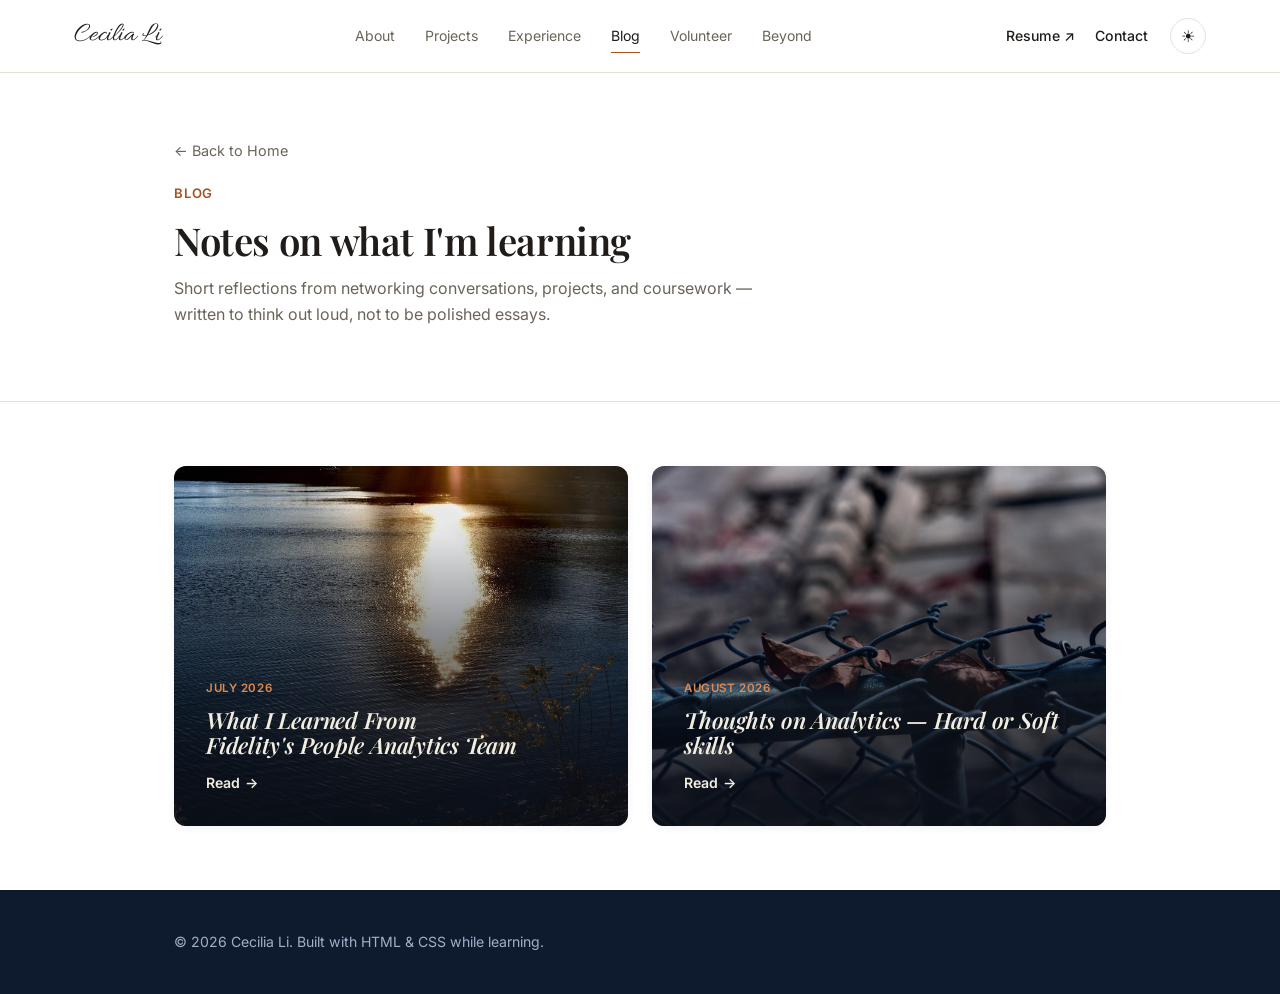
==== commit eb1f752d: "Update personal website" ====
--- a/blog.html
+++ b/blog.html
@@ -74,6 +74,15 @@
             <span class="card-link">Read <span class="arrow">→</span></span>
           </div>
         </a>
+        <a href="howtouse_tech.html" class="blog-card reveal">
+          <div class="blog-card-bg" style="background-image: url('assets/bg-2.JPG');" role="img" aria-label="Sunlight reflecting on open water"></div>
+          <div class="blog-card-scrim"></div>
+          <div class="blog-card-content">
+            <p class="card-tag">August 2026</p>
+            <h3>Thoughts on Analytics — Hard or Soft skills</h3>
+            <span class="card-link">Read <span class="arrow">→</span></span>
+          </div>
+        </a>
       </div>
     </div>
   </section>
--- a/style.css
+++ b/style.css
@@ -10,10 +10,10 @@
 /* ===== 1. Fonts =====
    Editorial pairing: Playfair Display for every heading (elegant,
    magazine-style serif with real personality), Inter for body copy
-   (clean, easy to read at length), and Parisienne reserved only for
-   the "Cecilia Li" signature mark — never used for anything else, so
-   it stays special. */
-@import url('https://fonts.googleapis.com/css2?family=Playfair+Display:ital,wght@0,500;0,600;0,700;0,800;0,900;1,500;1,600&family=Parisienne&family=Inter:wght@400;500;600&display=swap');
+   (clean, easy to read at length), and Allura reserved only for the
+   "Cecilia Li" signature mark — never used for anything else, so it
+   stays special. */
+@import url('https://fonts.googleapis.com/css2?family=Playfair+Display:ital,wght@0,500;0,600;0,700;0,800;0,900;1,500;1,600&family=Allura&family=Inter:wght@400;500;600&display=swap');
 
 /* ===== 2. CSS Variables =====
    Light theme is the default (:root). [data-theme="dark"] on <html>
@@ -131,7 +131,7 @@
    for body headings, so it stays a distinct, recognizable mark
    rather than just another font choice. */
 .signature {
-  font-family: 'Parisienne', cursive;
+  font-family: 'Allura', cursive;
   font-weight: 400;
   line-height: 1;
 }
@@ -212,7 +212,7 @@
 }
 
 .loader-mark {
-  font-family: 'Parisienne', cursive;
+  font-family: 'Allura', cursive;
   font-weight: 400;
   font-size: 2.6rem;
   color: var(--hero-text);
@@ -271,7 +271,7 @@
 }
 
 .nav-logo {
-  font-family: 'Parisienne', cursive;
+  font-family: 'Allura', cursive;
   font-weight: 400;
   font-size: 1.7rem;
   color: var(--text-primary);
@@ -675,8 +675,7 @@
 }
 
 .section-beige .section-subtitle,
-.section-beige .muted-note,
-.section-beige .resume-fallback {
+.section-beige .muted-note {
   color: var(--beige-text-muted);
 }
 
@@ -1608,31 +1607,98 @@
   box-shadow: var(--shadow-sm);
 }
 
-/* ===== 22. Resume section ===== */
-.resume-embed {
-  width: 100%;
-  height: 760px;
+/* ===== 22. Resume section =====
+   A living panel instead of a flat PDF embed — a circular photo, the
+   signature name, and quick facts that pop in with a stagger (each
+   .resume-fact carries its own .reveal + delay). The actual PDF is
+   still one click away via the download/view buttons below, for
+   anyone who wants the formal document. */
+.resume-panel {
+  display: flex;
+  flex-wrap: wrap;
+  gap: var(--space-6);
+  align-items: flex-start;
+  background: var(--bg);
   border: 1px solid var(--border);
   border-radius: var(--radius);
-  background: var(--bg-alt);
-}
-
-.resume-fallback {
+  padding: var(--space-6);
+  box-shadow: var(--shadow-md);
+  margin-top: var(--space-6);
+}
+
+.resume-panel-photo {
+  width: 168px;
+  height: 168px;
+  border-radius: 50%;
+  overflow: hidden;
+  flex-shrink: 0;
+  border: 5px solid var(--beige-bg);
+  box-shadow: var(--shadow-sm);
+}
+
+.resume-panel-photo img {
+  width: 100%;
+  height: 100%;
+  object-fit: cover;
+  object-position: 45% 22%;
+}
+
+.resume-panel-info {
+  flex: 1;
+  min-width: 240px;
+}
+
+.resume-panel-name {
+  font-size: clamp(2.2rem, 5vw, 3.2rem);
+  color: var(--accent);
+  margin-bottom: 6px;
+}
+
+.resume-panel-tagline {
   color: var(--text-muted);
-  font-size: 0.9rem;
-  margin-top: 10px;
-}
-
-.resume-links-note {
-  color: var(--text-muted);
-  font-size: 0.88rem;
-  margin-top: 24px;
-  max-width: 62ch;
-}
-
-.resume-links-note a {
+  max-width: 60ch;
+  margin-bottom: 26px;
+}
+
+.resume-fact-grid {
+  display: grid;
+  grid-template-columns: repeat(auto-fit, minmax(180px, 1fr));
+  gap: var(--space-4) var(--space-5);
+  margin-bottom: 24px;
+}
+
+.resume-fact-label {
+  font-size: 0.72rem;
+  text-transform: uppercase;
+  letter-spacing: 0.05em;
   color: var(--accent);
   font-weight: 600;
+  margin-bottom: 6px;
+}
+
+.resume-fact-value {
+  font-size: 0.92rem;
+  color: var(--text-primary);
+  line-height: 1.6;
+}
+
+.resume-fact-value a {
+  color: var(--text-primary);
+  text-decoration: underline;
+  text-decoration-color: var(--border);
+  text-underline-offset: 3px;
+  transition: color 0.2s var(--ease);
+}
+
+.resume-fact-value a:hover {
+  color: var(--accent);
+}
+
+.resume-jump-label {
+  font-family: 'Playfair Display', Georgia, serif;
+  font-size: 1.05rem;
+  font-weight: 600;
+  margin: var(--space-6) 0 12px;
 }
 
 /* ===== 23. Contact cards ===== */
@@ -1855,8 +1921,14 @@
     flex-direction: column;
     align-items: flex-start;
   }
-  .resume-embed {
-    height: 420px;
+  .resume-panel {
+    flex-direction: column;
+    align-items: center;
+    text-align: center;
+    padding: var(--space-5);
+  }
+  .resume-fact-grid {
+    text-align: left;
   }
   .bar-chart-row {
     grid-template-columns: 96px 1fr 40px;
